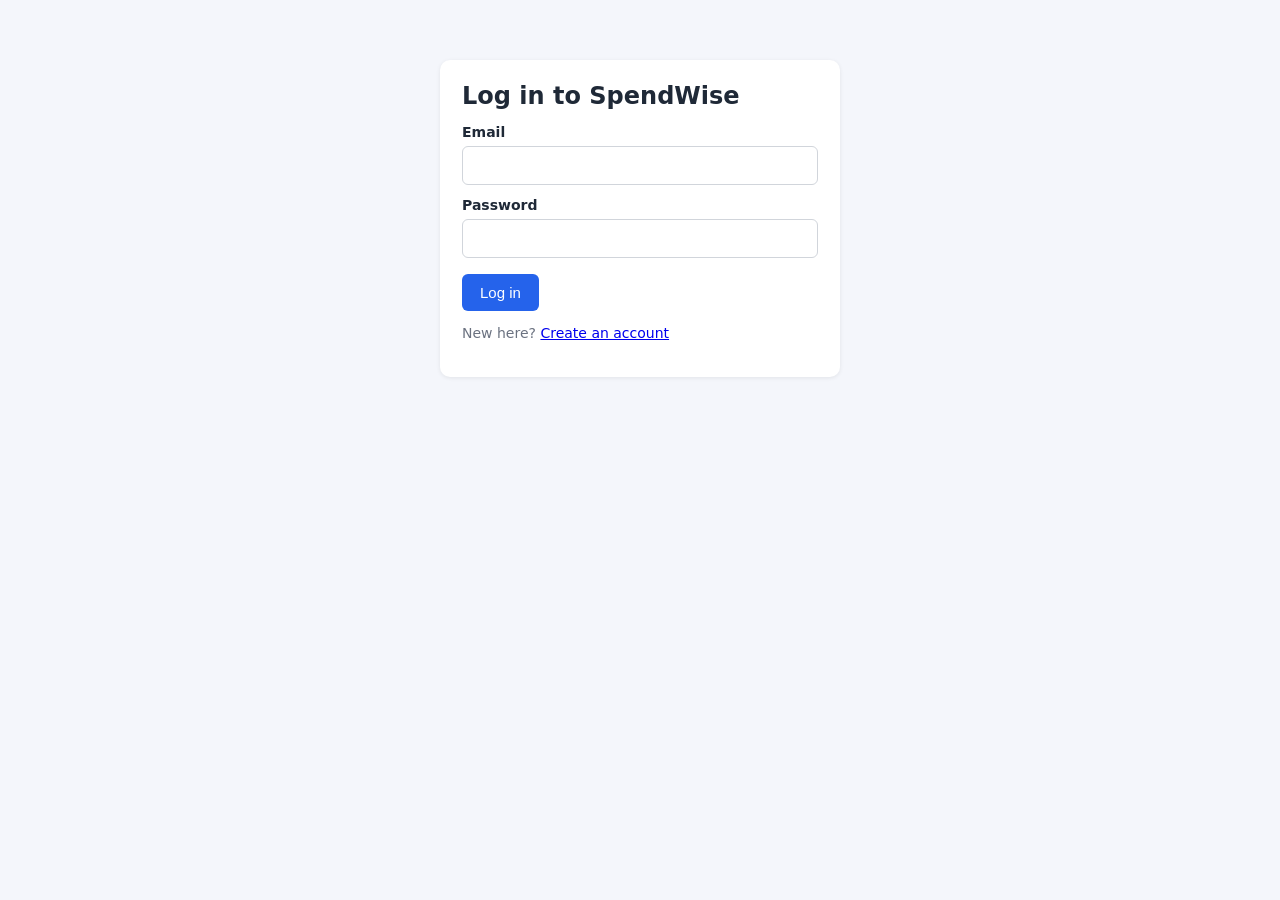
==== frontend/budgets.html @ f8041175 "Add dashboard, budgets and import pages" ====
<!DOCTYPE html>
<html lang="en">
<head>
  <meta charset="UTF-8">
  <meta name="viewport" content="width=device-width, initial-scale=1.0">
  <title>SpendWise - Budgets</title>
  <link rel="stylesheet" href="css/style.css">
</head>
<body>
  <nav id="nav"></nav>
  <main>
    <div class="card month-bar">
      <button id="month-prev" type="button" class="secondary small" aria-label="Previous month">&larr; Prev</button>
      <h1 id="month-label"></h1>
      <button id="month-next" type="button" class="secondary small" aria-label="Next month">Next &rarr;</button>
      <input id="month-input" type="month" min="2000-01" max="2099-12" aria-label="Choose a month">
    </div>

    <div class="card">
      <h2 id="form-title">Set a budget</h2>
      <form id="budget-form">
        <div class="form-grid">
          <div>
            <label for="budget-category">Applies to</label>
            <select id="budget-category"></select>
          </div>
          <div>
            <label for="budget-amount">Monthly limit (INR)</label>
            <input id="budget-amount" type="text" inputmode="decimal" placeholder="5000" required autocomplete="off">
          </div>
          <div>
            <button type="submit" id="budget-submit">Save budget</button>
          </div>
        </div>
      </form>
      <p class="muted">Saving again for the same category and month replaces the old limit.</p>
      <div id="form-message" class="message" hidden></div>
    </div>

    <div class="card">
      <h2 id="list-title">Budgets</h2>
      <div id="list-message" class="message" hidden></div>
      <p id="empty" class="muted" hidden>No budgets set for this month yet.</p>
      <div class="table-wrap">
        <table id="budget-table" hidden>
          <thead>
            <tr>
              <th>Category</th>
              <th class="amount">Limit</th>
              <th class="amount">Spent</th>
              <th class="amount">Remaining</th>
              <th class="amount">Used</th>
              <th>Status</th>
              <th></th>
            </tr>
          </thead>
          <tbody id="budget-body"></tbody>
        </table>
      </div>
    </div>
  </main>

  <script src="js/app.js"></script>
  <script src="js/budgets.js"></script>
</body>
</html>
---- frontend/css/style.css ----
* { box-sizing: border-box; }
[hidden] { display: none !important; }

body {
  margin: 0;
  font-family: system-ui, -apple-system, "Segoe UI", sans-serif;
  background: #f4f6fb;
  color: #1f2937;
}

nav {
  background: #1e293b;
  padding: 12px 24px;
  display: flex;
  gap: 20px;
  align-items: center;
  flex-wrap: wrap;
}
nav .brand { color: #fff; font-weight: 700; font-size: 18px; margin-right: 12px; }
nav a { color: #cbd5e1; text-decoration: none; padding: 4px 0; }
nav a:hover, nav a.active { color: #fff; }
nav a.active { border-bottom: 2px solid #38bdf8; }
nav .spacer { flex: 1; }
nav .who { color: #94a3b8; font-size: 14px; }

main { max-width: 1000px; margin: 28px auto; padding: 0 16px; }

.card {
  background: #fff;
  border-radius: 10px;
  padding: 22px;
  box-shadow: 0 1px 4px rgba(0, 0, 0, 0.08);
  margin-bottom: 22px;
}
.auth-card { max-width: 400px; margin: 60px auto; }

h1 { margin: 0 0 14px; font-size: 24px; }
h2 { margin: 0 0 14px; font-size: 18px; }

.form-grid {
  display: grid;
  grid-template-columns: repeat(auto-fit, minmax(170px, 1fr));
  gap: 12px;
  align-items: end;
}
label { display: block; margin: 12px 0 6px; font-weight: 600; font-size: 14px; }
.form-grid label { margin-top: 0; }

input, select {
  width: 100%;
  padding: 10px 12px;
  border: 1px solid #d1d5db;
  border-radius: 6px;
  font-size: 15px;
  background: #fff;
}
input:focus, select:focus { outline: 2px solid #93c5fd; border-color: #3b82f6; }

.actions-row { margin-top: 16px; display: flex; gap: 10px; flex-wrap: wrap; }

button {
  background: #2563eb;
  color: #fff;
  border: none;
  padding: 10px 18px;
  border-radius: 6px;
  font-size: 15px;
  cursor: pointer;
}
button:hover { background: #1d4ed8; }
button:disabled { opacity: 0.5; cursor: not-allowed; }
button.secondary { background: #e5e7eb; color: #111827; }
button.secondary:hover { background: #d1d5db; }
button.danger { background: #dc2626; }
button.danger:hover { background: #b91c1c; }
button.small { padding: 6px 12px; font-size: 13px; }

.message { margin-top: 14px; padding: 10px 14px; border-radius: 6px; font-size: 14px; }
.message.error { background: #fee2e2; color: #991b1b; }
.message.success { background: #dcfce7; color: #166534; }
.message a { color: inherit; font-weight: 600; }

.table-wrap { overflow-x: auto; }
table { width: 100%; border-collapse: collapse; }
th, td { text-align: left; padding: 10px 8px; border-bottom: 1px solid #e5e7eb; font-size: 14px; }
th { color: #6b7280; font-weight: 600; }
th.amount, td.amount { text-align: right; white-space: nowrap; font-variant-numeric: tabular-nums; }
td.row-actions { white-space: nowrap; text-align: right; }
td.row-actions button + button { margin-left: 6px; }

.pager { display: flex; gap: 12px; align-items: center; margin-top: 16px; flex-wrap: wrap; }
.pager select { width: auto; }

.muted { color: #6b7280; font-size: 14px; }


.overlay {
  position: fixed;
  inset: 0;
  background: rgba(15, 23, 42, 0.5);
  display: flex;
  align-items: center;
  justify-content: center;
  z-index: 1000;
  padding: 16px;
}
.dialog {
  background: #fff;
  border-radius: 10px;
  padding: 22px;
  width: 100%;
  max-width: 420px;
  box-shadow: 0 10px 30px rgba(0, 0, 0, 0.3);
}
.dialog p { margin: 0 0 14px; font-size: 16px; }


/* ---------- added in step 11 ---------- */

.month-bar { display: flex; align-items: center; gap: 14px; flex-wrap: wrap; }
.month-bar h1 { margin: 0; min-width: 200px; text-align: center; font-size: 22px; }
.month-bar input { width: auto; margin-left: auto; }

.stat-grid { display: grid; grid-template-columns: repeat(auto-fit, minmax(190px, 1fr)); gap: 16px; margin-bottom: 22px; }
.stat { background: #fff; border-radius: 10px; padding: 18px; box-shadow: 0 1px 4px rgba(0, 0, 0, 0.08); }
.stat .value { font-size: 26px; font-weight: 700; font-variant-numeric: tabular-nums; }
.stat .label { color: #6b7280; font-size: 13px; margin-top: 4px; }
.stat .change { font-size: 15px; font-weight: 600; line-height: 1.4; }

.good { color: #15803d; }
.bad { color: #b91c1c; }

.chart-grid { display: grid; grid-template-columns: repeat(auto-fit, minmax(320px, 1fr)); gap: 22px; }
.chart-box { position: relative; height: 300px; }

.budget-row { margin-bottom: 18px; }
.budget-head { display: flex; justify-content: space-between; align-items: center; margin-bottom: 6px; }
.bar { background: #e5e7eb; border-radius: 999px; height: 10px; overflow: hidden; margin-bottom: 6px; }
.bar-fill { height: 100%; border-radius: 999px; }
.bar-fill.ok { background: #16a34a; }
.bar-fill.warning { background: #f59e0b; }
.bar-fill.over { background: #dc2626; }

.badge { padding: 2px 10px; border-radius: 999px; font-size: 12px; font-weight: 600; white-space: nowrap; }
.badge.ok { background: #dcfce7; color: #166534; }
.badge.warning { background: #fef3c7; color: #92400e; }
.badge.over { background: #fee2e2; color: #991b1b; }

pre.example { background: #f3f4f6; border-radius: 6px; padding: 12px; overflow-x: auto; font-size: 13px; }
ul.plain { margin: 8px 0 16px; padding-left: 20px; line-height: 1.6; }
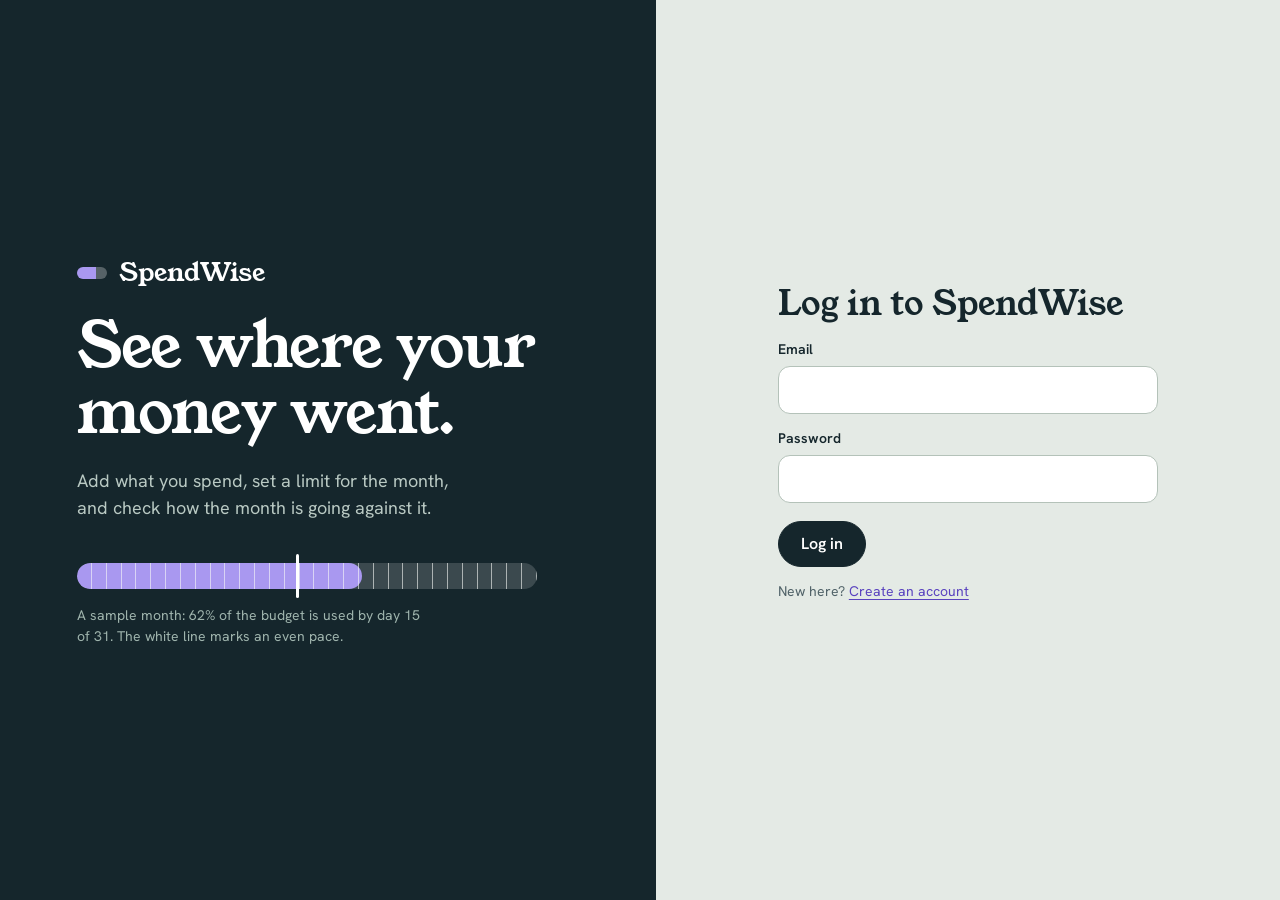
==== commit 30021b31: "New visual design: banknote palette, left rail and budget strip" ====
--- a/frontend/budgets.html
+++ b/frontend/budgets.html
@@ -10,9 +10,9 @@
   <nav id="nav"></nav>
   <main>
     <div class="card month-bar">
-      <button id="month-prev" type="button" class="secondary small" aria-label="Previous month">&larr; Prev</button>
+      <button id="month-prev" type="button" class="secondary small" aria-label="Previous month">&lsaquo;</button>
       <h1 id="month-label"></h1>
-      <button id="month-next" type="button" class="secondary small" aria-label="Next month">Next &rarr;</button>
+      <button id="month-next" type="button" class="secondary small" aria-label="Next month">&rsaquo;</button>
       <input id="month-input" type="month" min="2000-01" max="2099-12" aria-label="Choose a month">
     </div>
 
@@ -64,3 +64,4 @@
   <script src="js/budgets.js"></script>
 </body>
 </html>
+
--- a/frontend/css/style.css
+++ b/frontend/css/style.css
@@ -1,103 +1,315 @@
+@import url("https://fonts.googleapis.com/css2?family=Hanken+Grotesk:wght@400;500;600;700&family=Young+Serif&display=swap");
+
+:root {
+  --ground: #e4eae5;
+  --paper: #f8faf7;
+  --ink: #15262c;
+  --muted: #506268;
+  --line: #cbd5ce;
+  --violet: #6a52cf;
+  --violet-dark: #5a43bf;
+  --violet-light: #a998f0;
+  --violet-soft: #e6e1f8;
+  --good: #1f7a45;
+  --good-bg: #d9efe0;
+  --warn: #8a5a00;
+  --warn-bg: #fbe9bf;
+  --bad: #a31d58;
+  --bad-bg: #f8dbe7;
+  --fill-ok: #2f9a5d;
+  --fill-warn: #eba316;
+  --fill-over: #c0266b;
+  --display: "Young Serif", Georgia, "Times New Roman", "Segoe UI", serif;
+  --body: "Hanken Grotesk", system-ui, -apple-system, "Segoe UI", sans-serif;
+  --rail: 15.5rem;
+}
+
 * { box-sizing: border-box; }
 [hidden] { display: none !important; }
+html { -webkit-text-size-adjust: 100%; }
 
 body {
   margin: 0;
-  font-family: system-ui, -apple-system, "Segoe UI", sans-serif;
-  background: #f4f6fb;
-  color: #1f2937;
+  font-family: var(--body);
+  font-size: 16px;
+  line-height: 1.5;
+  background: var(--ground);
+  color: var(--ink);
+}
+::selection { background: var(--violet-soft); }
+a { color: var(--violet-dark); text-underline-offset: 3px; }
+:focus-visible { outline: 3px solid var(--violet); outline-offset: 2px; }
+
+/* ---------- left rail ---------- */
+
+body:has(> #nav) {
+  display: grid;
+  grid-template-columns: var(--rail) minmax(0, 1fr);
+  min-height: 100vh;
 }
 
 nav {
-  background: #1e293b;
-  padding: 12px 24px;
-  display: flex;
-  gap: 20px;
+  background: var(--ink);
+  color: #c4d3ce;
+  padding: 30px 16px 24px;
+  display: flex;
+  flex-direction: column;
+  gap: 4px;
+  position: sticky;
+  top: 0;
+  height: 100vh;
+  align-self: start;
+}
+nav :focus-visible { outline-color: var(--violet-light); }
+
+nav .brand {
+  font-family: var(--display);
+  font-size: 25px;
+  color: #fff;
+  padding: 0 12px 26px;
+  display: flex;
   align-items: center;
-  flex-wrap: wrap;
-}
-nav .brand { color: #fff; font-weight: 700; font-size: 18px; margin-right: 12px; }
-nav a { color: #cbd5e1; text-decoration: none; padding: 4px 0; }
-nav a:hover, nav a.active { color: #fff; }
-nav a.active { border-bottom: 2px solid #38bdf8; }
+}
+nav .brand::before {
+  content: "";
+  flex: none;
+  width: 28px;
+  height: 11px;
+  margin-right: 10px;
+  border-radius: 999px;
+  background: linear-gradient(90deg, var(--violet-light) 0 62%, rgba(255, 255, 255, 0.28) 62% 100%);
+}
+
+nav a {
+  display: flex;
+  align-items: center;
+  color: #b9c9c3;
+  text-decoration: none;
+  padding: 10px 12px;
+  border-radius: 12px;
+  font-weight: 500;
+}
+nav a::before {
+  content: "";
+  flex: none;
+  width: 8px;
+  height: 8px;
+  margin-right: 12px;
+  border-radius: 50%;
+  border: 1.5px solid #5f7a74;
+}
+nav a:hover { background: rgba(255, 255, 255, 0.07); color: #fff; }
+nav a.active { background: rgba(255, 255, 255, 0.12); color: #fff; }
+nav a.active::before { background: var(--violet-light); border-color: var(--violet-light); }
+
 nav .spacer { flex: 1; }
-nav .who { color: #94a3b8; font-size: 14px; }
-
-main { max-width: 1000px; margin: 28px auto; padding: 0 16px; }
+nav .who { font-size: 13px; color: #8fa6a0; padding: 0 12px 10px; overflow-wrap: anywhere; }
+nav button.secondary {
+  background: transparent;
+  color: #e4ede9;
+  border-color: rgba(255, 255, 255, 0.28);
+  margin: 0 12px;
+}
+nav button.secondary:hover { background: rgba(255, 255, 255, 0.1); border-color: rgba(255, 255, 255, 0.5); }
+
+main { max-width: 1080px; margin: 0 auto; padding: 40px 40px 80px; }
+
+/* ---------- headings, panels, text ---------- */
+
+h1, h2 {
+  font-family: var(--display);
+  font-weight: 400;
+  letter-spacing: -0.01em;
+  line-height: 1.15;
+  margin: 0 0 16px;
+}
+h1 { font-size: 36px; }
+h2 { font-size: 23px; }
 
 .card {
-  background: #fff;
-  border-radius: 10px;
-  padding: 22px;
-  box-shadow: 0 1px 4px rgba(0, 0, 0, 0.08);
-  margin-bottom: 22px;
-}
-.auth-card { max-width: 400px; margin: 60px auto; }
-
-h1 { margin: 0 0 14px; font-size: 24px; }
-h2 { margin: 0 0 14px; font-size: 18px; }
+  background: var(--paper);
+  border: 1px solid var(--line);
+  border-radius: 20px;
+  padding: 26px;
+  margin-bottom: 24px;
+}
+.muted { color: var(--muted); font-size: 14px; }
+.good { color: var(--good); }
+.bad { color: var(--bad); }
+
+/* ---------- forms and buttons ---------- */
 
 .form-grid {
   display: grid;
   grid-template-columns: repeat(auto-fit, minmax(170px, 1fr));
-  gap: 12px;
+  gap: 14px;
   align-items: end;
 }
-label { display: block; margin: 12px 0 6px; font-weight: 600; font-size: 14px; }
+label { display: block; margin: 14px 0 6px; font-size: 14px; font-weight: 600; }
 .form-grid label { margin-top: 0; }
 
 input, select {
   width: 100%;
-  padding: 10px 12px;
-  border: 1px solid #d1d5db;
-  border-radius: 6px;
-  font-size: 15px;
+  padding: 11px 14px;
+  border: 1.5px solid #b4c2b9;
+  border-radius: 12px;
   background: #fff;
-}
-input:focus, select:focus { outline: 2px solid #93c5fd; border-color: #3b82f6; }
-
-.actions-row { margin-top: 16px; display: flex; gap: 10px; flex-wrap: wrap; }
+  font: inherit;
+  color: var(--ink);
+}
+input:focus, select:focus {
+  outline: 3px solid rgba(106, 82, 207, 0.35);
+  outline-offset: 0;
+  border-color: var(--violet);
+}
+
+.actions-row { margin-top: 18px; display: flex; gap: 10px; flex-wrap: wrap; }
 
 button {
-  background: #2563eb;
+  font: inherit;
+  font-weight: 600;
+  background: var(--ink);
   color: #fff;
-  border: none;
-  padding: 10px 18px;
-  border-radius: 6px;
-  font-size: 15px;
+  border: 1.5px solid var(--ink);
+  padding: 10px 22px;
+  border-radius: 999px;
   cursor: pointer;
-}
-button:hover { background: #1d4ed8; }
+  transition: background 0.15s, border-color 0.15s;
+}
+button:hover { background: #27444d; border-color: #27444d; }
 button:disabled { opacity: 0.5; cursor: not-allowed; }
-button.secondary { background: #e5e7eb; color: #111827; }
-button.secondary:hover { background: #d1d5db; }
-button.danger { background: #dc2626; }
-button.danger:hover { background: #b91c1c; }
-button.small { padding: 6px 12px; font-size: 13px; }
-
-.message { margin-top: 14px; padding: 10px 14px; border-radius: 6px; font-size: 14px; }
-.message.error { background: #fee2e2; color: #991b1b; }
-.message.success { background: #dcfce7; color: #166534; }
-.message a { color: inherit; font-weight: 600; }
+button.secondary { background: transparent; color: var(--ink); border-color: #9fb0a6; }
+button.secondary:hover { background: rgba(21, 38, 44, 0.07); border-color: var(--ink); }
+button.danger { background: var(--bad); border-color: var(--bad); color: #fff; }
+button.danger:hover { background: #861849; border-color: #861849; }
+button.small { padding: 6px 14px; font-size: 13px; }
+
+.message { margin-top: 14px; padding: 11px 16px; border-radius: 12px; font-size: 14px; }
+.message.error { background: var(--bad-bg); color: var(--bad); }
+.message.success { background: var(--good-bg); color: var(--good); }
+.message a { color: inherit; font-weight: 700; }
+
+/* ---------- tables ---------- */
 
 .table-wrap { overflow-x: auto; }
 table { width: 100%; border-collapse: collapse; }
-th, td { text-align: left; padding: 10px 8px; border-bottom: 1px solid #e5e7eb; font-size: 14px; }
-th { color: #6b7280; font-weight: 600; }
-th.amount, td.amount { text-align: right; white-space: nowrap; font-variant-numeric: tabular-nums; }
+th, td { text-align: left; padding: 13px 10px; border-bottom: 1px solid var(--line); font-size: 15px; }
+th { color: var(--muted); font-weight: 600; font-size: 14px; border-bottom: 1.5px solid #9fb0a6; }
+tbody tr:hover { background: rgba(106, 82, 207, 0.06); }
+th.amount, td.amount { text-align: right; white-space: nowrap; font-variant-numeric: tabular-nums; font-weight: 600; }
 td.row-actions { white-space: nowrap; text-align: right; }
 td.row-actions button + button { margin-left: 6px; }
 
-.pager { display: flex; gap: 12px; align-items: center; margin-top: 16px; flex-wrap: wrap; }
+.pager { display: flex; gap: 12px; align-items: center; margin-top: 18px; flex-wrap: wrap; }
 .pager select { width: auto; }
 
-.muted { color: #6b7280; font-size: 14px; }
-
+.badge { padding: 3px 11px; border-radius: 999px; font-size: 12px; font-weight: 700; white-space: nowrap; }
+.badge.ok { background: var(--good-bg); color: var(--good); }
+.badge.warning { background: var(--warn-bg); color: var(--warn); }
+.badge.over { background: var(--bad-bg); color: var(--bad); }
+
+/* ---------- month bar ---------- */
+
+.month-bar { display: flex; align-items: center; gap: 14px; flex-wrap: wrap; margin-bottom: 26px; }
+.month-bar h1 { margin: 0; font-size: clamp(30px, 5vw, 44px); }
+.month-bar button {
+  width: 42px;
+  height: 42px;
+  padding: 0;
+  font-size: 26px;
+  line-height: 1;
+  display: inline-flex;
+  align-items: center;
+  justify-content: center;
+}
+.month-bar input { width: auto; margin-left: auto; border-radius: 999px; }
+
+/* ---------- the budget strip ---------- */
+
+.hero { margin: 8px 0 44px; }
+.hero-lead { margin: 0; color: var(--muted); font-size: 17px; }
+.hero-amount {
+  font-family: var(--display);
+  font-size: clamp(46px, 9vw, 92px);
+  line-height: 1;
+  letter-spacing: -0.025em;
+  margin: 6px 0 8px;
+}
+.hero-sub { margin: 0; font-size: 20px; max-width: 46ch; }
+.hero-meta { display: flex; flex-wrap: wrap; gap: 4px 24px; margin-top: 14px; color: var(--muted); font-size: 15px; }
+
+.strip { position: relative; margin: 28px 0 0; --days: 30; }
+.strip-track { position: relative; height: 26px; border-radius: 999px; background: #d3ddd6; overflow: hidden; }
+.strip-fill {
+  position: absolute;
+  top: 0;
+  bottom: 0;
+  left: 0;
+  width: 0;
+  border-radius: 999px;
+  background: var(--fill-ok);
+  transition: width 0.9s cubic-bezier(0.2, 0.8, 0.2, 1);
+}
+.strip-fill.warning { background: var(--fill-warn); }
+.strip-fill.over { background: var(--fill-over); }
+.strip-ticks {
+  position: absolute;
+  inset: 0;
+  pointer-events: none;
+  background-image: repeating-linear-gradient(
+    to right,
+    transparent 0,
+    transparent calc(100% / var(--days) - 1px),
+    rgba(248, 250, 247, 0.6) calc(100% / var(--days) - 1px),
+    rgba(248, 250, 247, 0.6) calc(100% / var(--days))
+  );
+}
+.strip-pace {
+  position: absolute;
+  top: -9px;
+  bottom: -9px;
+  width: 3px;
+  margin-left: -1.5px;
+  border-radius: 2px;
+  background: var(--ink);
+}
+.pace-note { margin: 16px 0 0; font-size: 15px; color: var(--muted); max-width: 64ch; }
+.pace-note.bad { color: var(--bad); }
+.pace-note.good { color: var(--good); }
+
+/* ---------- category budgets, charts ---------- */
+
+.section { margin-bottom: 40px; }
+.budget-row { padding: 14px 0; border-top: 1px solid var(--line); }
+.budget-row:last-child { border-bottom: 1px solid var(--line); }
+.budget-head { display: flex; justify-content: space-between; align-items: baseline; gap: 12px; flex-wrap: wrap; margin-bottom: 8px; }
+.budget-figures { color: var(--muted); font-variant-numeric: tabular-nums; }
+.bar { height: 12px; background: #d3ddd6; border-radius: 999px; overflow: hidden; }
+.bar-fill { height: 100%; border-radius: 999px; }
+.bar-fill.ok { background: var(--fill-ok); }
+.bar-fill.warning { background: var(--fill-warn); }
+.bar-fill.over { background: var(--fill-over); }
+.budget-foot { display: flex; align-items: center; gap: 10px; margin-top: 8px; font-size: 14px; color: var(--muted); }
+
+.chart-grid { display: grid; grid-template-columns: repeat(auto-fit, minmax(320px, 1fr)); gap: 24px; margin-bottom: 24px; }
+.chart-grid .card { margin-bottom: 0; }
+.chart-box { position: relative; height: 300px; }
+
+/* ---------- import page ---------- */
+
+.stat-grid { display: grid; grid-template-columns: repeat(auto-fit, minmax(170px, 1fr)); gap: 14px; margin-bottom: 18px; }
+.stat { background: var(--ground); border-radius: 16px; padding: 16px 18px; }
+.stat .value { font-family: var(--display); font-size: 34px; line-height: 1.1; }
+.stat .label { color: var(--muted); font-size: 14px; margin-top: 4px; }
+pre.example { background: var(--ground); border-radius: 12px; padding: 14px; overflow-x: auto; font-size: 13px; }
+ul.plain { margin: 8px 0 18px; padding-left: 20px; line-height: 1.65; }
+
+/* ---------- dialogs ---------- */
 
 .overlay {
   position: fixed;
   inset: 0;
-  background: rgba(15, 23, 42, 0.5);
+  background: rgba(21, 38, 44, 0.55);
   display: flex;
   align-items: center;
   justify-content: center;
@@ -105,46 +317,88 @@
   padding: 16px;
 }
 .dialog {
-  background: #fff;
-  border-radius: 10px;
-  padding: 22px;
+  background: var(--paper);
+  border-radius: 22px;
+  padding: 26px;
   width: 100%;
   max-width: 420px;
-  box-shadow: 0 10px 30px rgba(0, 0, 0, 0.3);
-}
-.dialog p { margin: 0 0 14px; font-size: 16px; }
-
-
-/* ---------- added in step 11 ---------- */
-
-.month-bar { display: flex; align-items: center; gap: 14px; flex-wrap: wrap; }
-.month-bar h1 { margin: 0; min-width: 200px; text-align: center; font-size: 22px; }
-.month-bar input { width: auto; margin-left: auto; }
-
-.stat-grid { display: grid; grid-template-columns: repeat(auto-fit, minmax(190px, 1fr)); gap: 16px; margin-bottom: 22px; }
-.stat { background: #fff; border-radius: 10px; padding: 18px; box-shadow: 0 1px 4px rgba(0, 0, 0, 0.08); }
-.stat .value { font-size: 26px; font-weight: 700; font-variant-numeric: tabular-nums; }
-.stat .label { color: #6b7280; font-size: 13px; margin-top: 4px; }
-.stat .change { font-size: 15px; font-weight: 600; line-height: 1.4; }
-
-.good { color: #15803d; }
-.bad { color: #b91c1c; }
-
-.chart-grid { display: grid; grid-template-columns: repeat(auto-fit, minmax(320px, 1fr)); gap: 22px; }
-.chart-box { position: relative; height: 300px; }
-
-.budget-row { margin-bottom: 18px; }
-.budget-head { display: flex; justify-content: space-between; align-items: center; margin-bottom: 6px; }
-.bar { background: #e5e7eb; border-radius: 999px; height: 10px; overflow: hidden; margin-bottom: 6px; }
-.bar-fill { height: 100%; border-radius: 999px; }
-.bar-fill.ok { background: #16a34a; }
-.bar-fill.warning { background: #f59e0b; }
-.bar-fill.over { background: #dc2626; }
-
-.badge { padding: 2px 10px; border-radius: 999px; font-size: 12px; font-weight: 600; white-space: nowrap; }
-.badge.ok { background: #dcfce7; color: #166534; }
-.badge.warning { background: #fef3c7; color: #92400e; }
-.badge.over { background: #fee2e2; color: #991b1b; }
-
-pre.example { background: #f3f4f6; border-radius: 6px; padding: 12px; overflow-x: auto; font-size: 13px; }
-ul.plain { margin: 8px 0 16px; padding-left: 20px; line-height: 1.6; }
+  box-shadow: 0 18px 50px rgba(21, 38, 44, 0.35);
+}
+.dialog p { margin: 0 0 16px; font-size: 17px; }
+
+/* ---------- login page ---------- */
+
+.auth-split { display: grid; grid-template-columns: minmax(0, 1.05fr) minmax(0, 1fr); min-height: 100vh; }
+.auth-intro {
+  background: var(--ink);
+  color: #e4ede9;
+  padding: 56px clamp(28px, 6vw, 88px);
+  display: flex;
+  flex-direction: column;
+  justify-content: center;
+  gap: 22px;
+}
+.auth-brand { font-family: var(--display); font-size: 26px; color: #fff; display: flex; align-items: center; }
+.auth-brand::before {
+  content: "";
+  flex: none;
+  width: 30px;
+  height: 12px;
+  margin-right: 12px;
+  border-radius: 999px;
+  background: linear-gradient(90deg, var(--violet-light) 0 62%, rgba(255, 255, 255, 0.28) 62% 100%);
+}
+.auth-headline {
+  font-family: var(--display);
+  font-size: clamp(38px, 5vw, 62px);
+  line-height: 1.05;
+  letter-spacing: -0.02em;
+  margin: 0;
+  color: #fff;
+}
+.auth-lede { margin: 0; font-size: 18px; max-width: 40ch; color: #b9c9c3; }
+.auth-sample { margin-top: 20px; max-width: 460px; }
+.auth-sample .strip { --days: 31; margin-top: 0; }
+.auth-sample .strip-track { background: rgba(255, 255, 255, 0.16); }
+.auth-sample .strip-fill { background: var(--violet-light); width: 62%; transition: none; }
+.auth-sample .strip-pace { background: #fff; left: 48%; }
+.auth-sample p { font-size: 14px; color: #9fb4ad; margin: 16px 0 0; max-width: 44ch; }
+
+main.auth-panel {
+  max-width: none;
+  margin: 0;
+  padding: 40px 24px;
+  display: flex;
+  align-items: center;
+  justify-content: center;
+}
+.auth-panel-inner { width: 100%; max-width: 380px; }
+.auth-panel-inner h1 { font-size: 34px; }
+
+/* ---------- small screens ---------- */
+
+@media (max-width: 860px) {
+  body:has(> #nav) { display: block; }
+  nav {
+    position: static;
+    height: auto;
+    flex-direction: row;
+    align-items: center;
+    overflow-x: auto;
+    padding: 12px;
+  }
+  nav .brand { padding: 0 10px 0 6px; font-size: 21px; flex: none; }
+  nav a { white-space: nowrap; padding: 8px 12px; flex: none; }
+  nav a::before { display: none; }
+  nav .who { display: none; }
+  nav button.secondary { margin: 0 0 0 6px; flex: none; }
+  main { padding: 24px 16px 56px; }
+  .card { padding: 20px; }
+
+  .auth-split { grid-template-columns: 1fr; }
+  .auth-intro { padding: 36px 22px; }
+}
+
+@media (prefers-reduced-motion: reduce) {
+  .strip-fill, button { transition: none; }
+}
